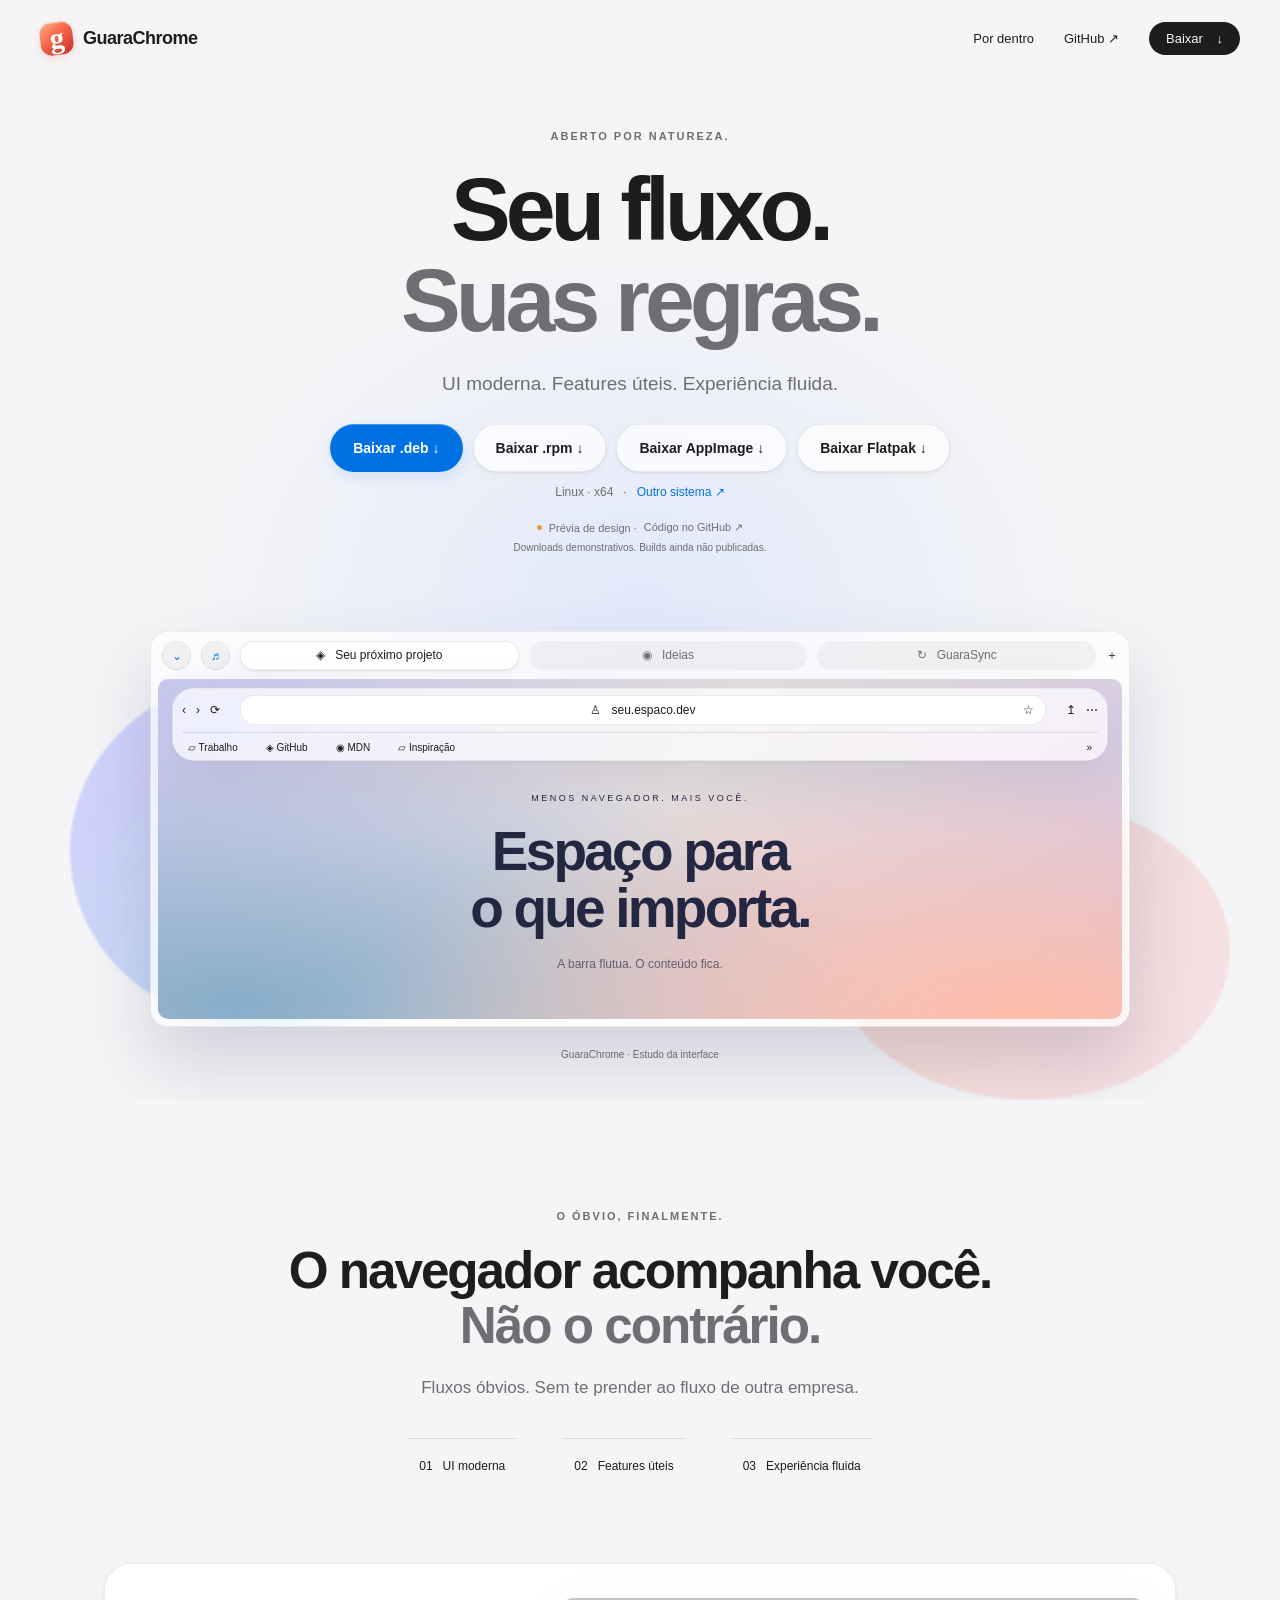
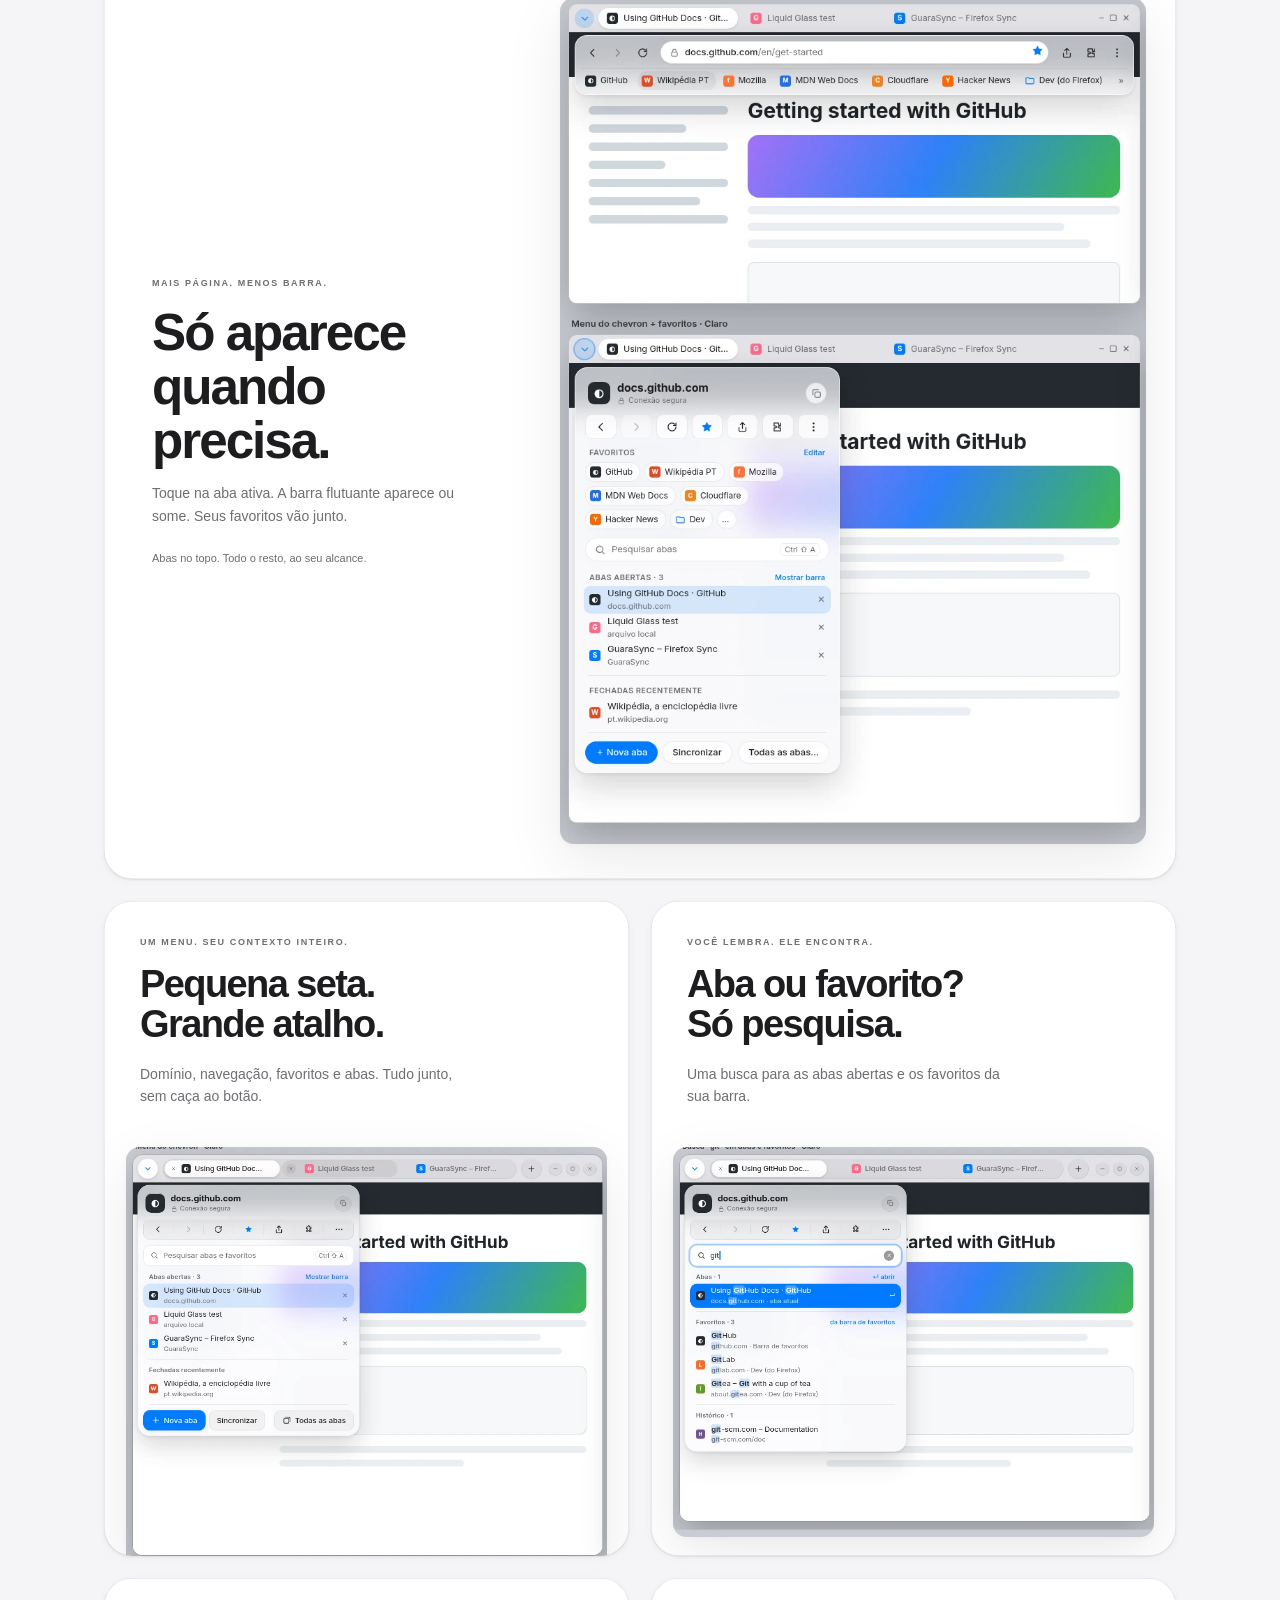
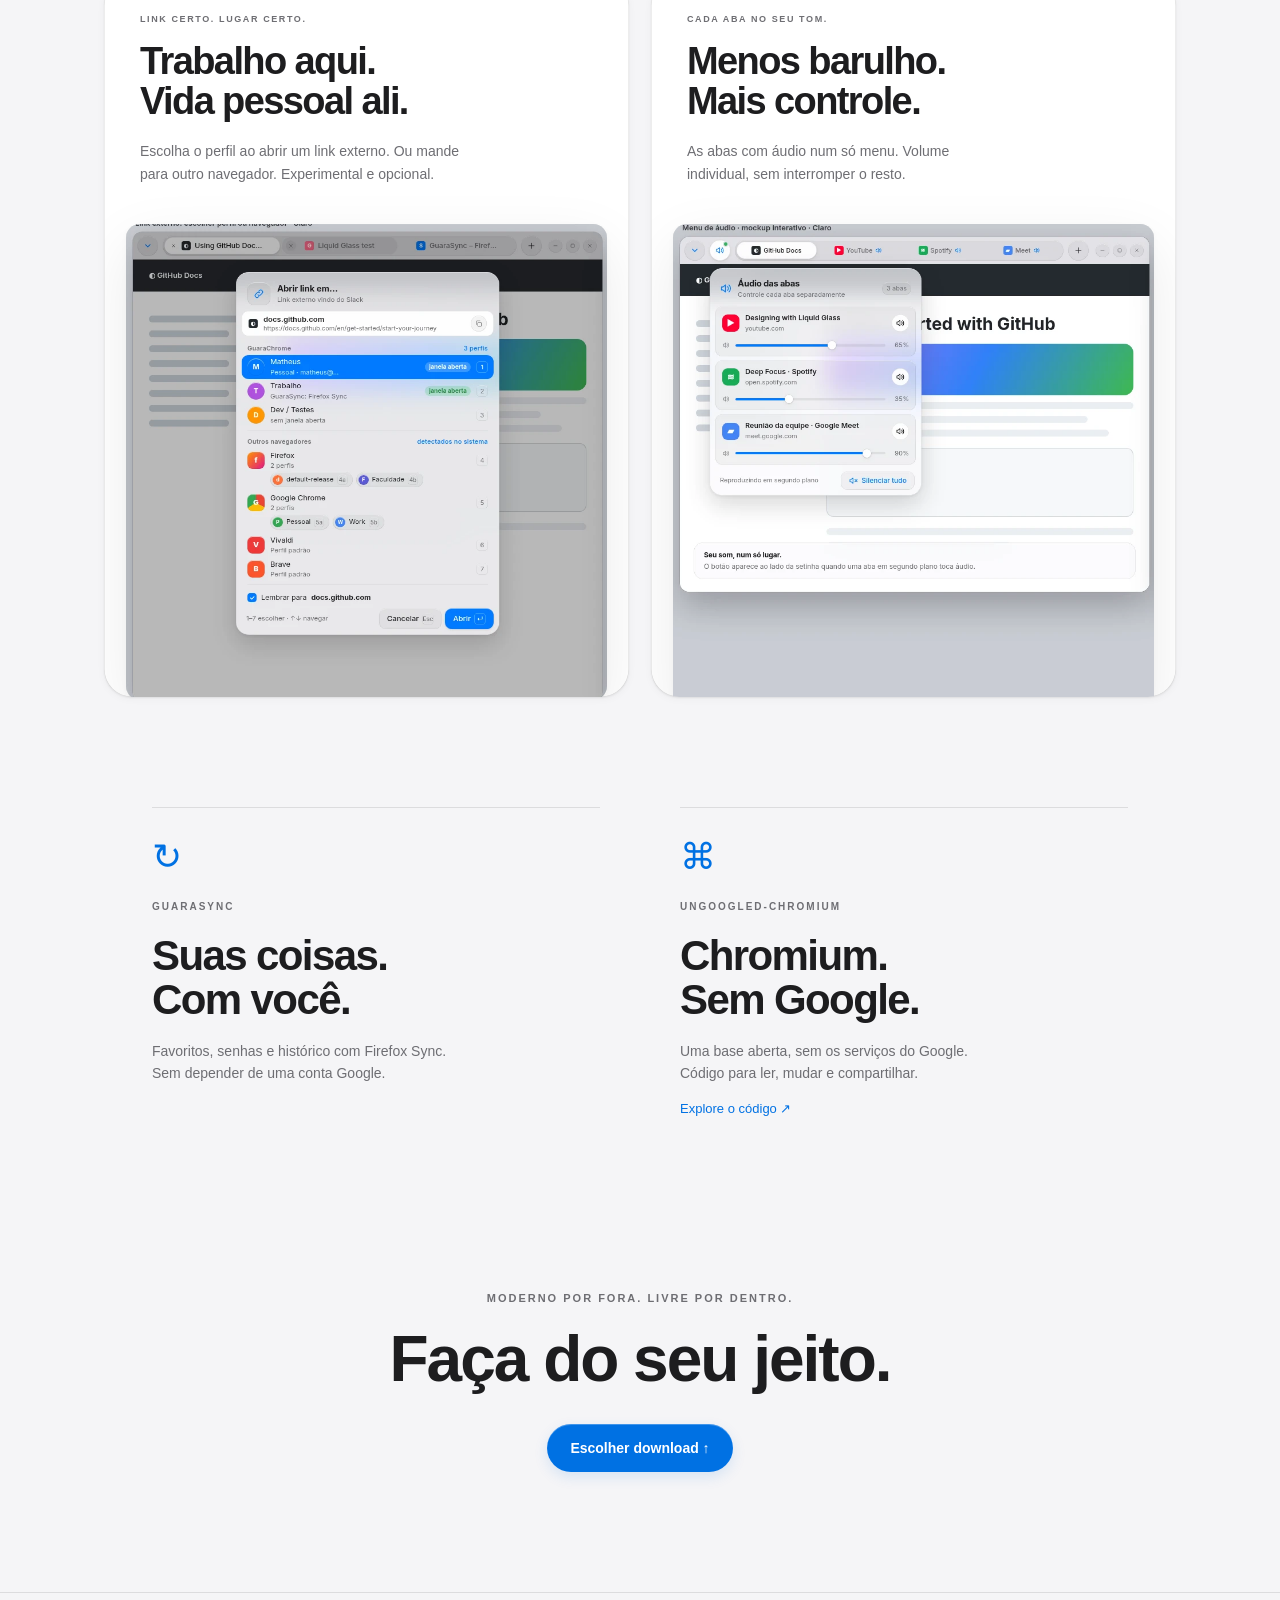
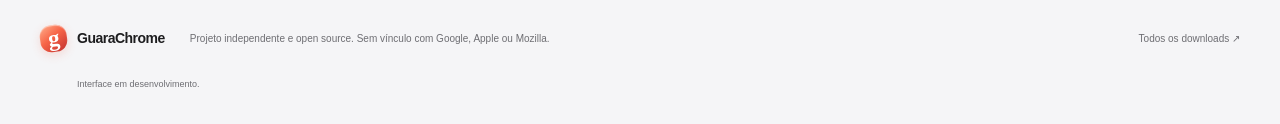
==== index.html @ 63dd9e7b "Add Tempbrowse static website files Co-authored-by: Leon (Matt DF) <mdf-leon@users.noreply.github.co" ====
<!doctype html>
<html lang="pt-BR"><head><meta charset="utf-8"><meta name="viewport" content="width=device-width,initial-scale=1"><meta name="description" content="GuaraChrome. UI moderna, features úteis e uma experiência fluida. Um navegador aberto, baseado em ungoogled-chromium."><meta name="theme-color" content="#f5f5f7"><title>GuaraChrome — Seu fluxo. Suas regras.</title><link rel="stylesheet" href="style.css"><script defer src="app.js"></script></head>
<body><a class="skip" href="#main">Pular para o conteúdo</a><header class="nav"><a class="brand" href="index.html"><span class="logo" aria-hidden="true">g</span>GuaraChrome</a><nav aria-label="Principal"><a href="#features">Por dentro</a><a data-github href="https://github.com/OWNER/guarachrome">GitHub ↗</a><a class="nav-download" href="#download">Baixar <span>↓</span></a></nav></header>
<main id="main"><section class="hero" id="download"><div class="hero-glow" aria-hidden="true"></div><div class="hero-copy"><p class="eyebrow">ABERTO POR NATUREZA.</p><h1>Seu fluxo.<br><span>Suas regras.</span></h1><p class="intro">UI moderna. Features úteis. Experiência fluida.</p><div class="downloads" id="downloads" aria-live="polite"><a class="button primary" href="other.html">Ver downloads ↓</a></div><div class="download-meta"><span id="platform">Escolha seu sistema</span><span>·</span><a href="other.html">Outro sistema ↗</a></div><p class="release"><span class="status-dot"></span> Prévia de design · <a data-github href="https://github.com/OWNER/guarachrome">Código no GitHub ↗</a></p><p class="preview-note">Downloads demonstrativos. Builds ainda não publicadas.</p></div>
<div class="browser-scene" aria-label="Ilustração da interface GuaraChrome"><div class="orb orb-one"></div><div class="orb orb-two"></div><div class="demo-browser"><div class="demo-tabs"><span class="demo-chevron">⌄</span><span class="demo-speaker">♬</span><span class="demo-tab active">◈ &nbsp; Seu próximo projeto</span><span class="demo-tab">◉ &nbsp; Ideias</span><span class="demo-tab">↻ &nbsp; GuaraSync</span><span>＋</span></div><div class="demo-toolbar"><div class="toolbar-row"><span>‹ &nbsp; › &nbsp; ⟳</span><span class="address">♙ &nbsp; seu.espaco.dev <span>☆</span></span><span>↥ &nbsp; ⋯</span></div><div class="demo-favorites"><span>▱ Trabalho</span><span>◈ GitHub</span><span>◉ MDN</span><span>▱ Inspiração</span><span>»</span></div></div><div class="demo-content"><span class="tiny-label">MENOS NAVEGADOR. MAIS VOCÊ.</span><strong>Espaço para<br>o que importa.</strong><div class="demo-caption">A barra flutua. O conteúdo fica.</div></div></div><span class="scene-caption">GuaraChrome · Estudo da interface</span></div></section>
<section class="manifesto section" id="features"><p class="eyebrow">O ÓBVIO, FINALMENTE.</p><h2>O navegador acompanha você.<br><span>Não o contrário.</span></h2><p>Fluxos óbvios. Sem te prender ao fluxo de outra empresa.</p><div class="pillars"><span>01 &nbsp; UI moderna</span><span>02 &nbsp; Features úteis</span><span>03 &nbsp; Experiência fluida</span></div></section>
<section class="feature-grid section"><article class="feature wide reveal"><div class="feature-text"><p class="eyebrow">MAIS PÁGINA. MENOS BARRA.</p><h2>Só aparece<br>quando precisa.</h2><p>Toque na aba ativa. A barra flutuante aparece ou some. Seus favoritos vão junto.</p><span class="micro">Abas no topo. Todo o resto, ao seu alcance.</span></div><picture><source media="(prefers-color-scheme: dark)" srcset="assets/bookmarks-dark.webp"><img src="assets/bookmarks-light.webp" alt="Barra flutuante com favoritos e menu de abas com a mesma lista de favoritos" loading="lazy"></picture></article>
<article class="feature reveal"><div class="feature-text"><p class="eyebrow">UM MENU. SEU CONTEXTO INTEIRO.</p><h3>Pequena seta.<br>Grande atalho.</h3><p>Domínio, navegação, favoritos e abas. Tudo junto, sem caça ao botão.</p></div><picture><source media="(prefers-color-scheme: dark)" srcset="assets/menu-dark.webp"><img src="assets/menu-light.webp" alt="Menu de abas com domínio, navegação e abas recentes" loading="lazy"></picture></article>
<article class="feature reveal"><div class="feature-text"><p class="eyebrow">VOCÊ LEMBRA. ELE ENCONTRA.</p><h3>Aba ou favorito?<br>Só pesquisa.</h3><p>Uma busca para as abas abertas e os favoritos da sua barra.</p></div><picture><source media="(prefers-color-scheme: dark)" srcset="assets/search-dark.webp"><img src="assets/search-light.webp" alt="Busca unificada com resultados de abas e favoritos" loading="lazy"></picture></article>
<article class="feature reveal"><div class="feature-text"><p class="eyebrow">LINK CERTO. LUGAR CERTO.</p><h3>Trabalho aqui.<br>Vida pessoal ali.</h3><p>Escolha o perfil ao abrir um link externo. Ou mande para outro navegador. Experimental e opcional.</p></div><picture><source media="(prefers-color-scheme: dark)" srcset="assets/profiles-dark.webp"><img src="assets/profiles-light.webp" alt="Seletor de perfis e outros navegadores para abrir um link externo" loading="lazy"></picture></article>
<article class="feature reveal"><div class="feature-text"><p class="eyebrow">CADA ABA NO SEU TOM.</p><h3>Menos barulho.<br>Mais controle.</h3><p>As abas com áudio num só menu. Volume individual, sem interromper o resto.</p></div><picture><source media="(prefers-color-scheme: dark)" srcset="assets/audio-dark.webp"><img src="assets/audio-light.webp" alt="Menu de abas com áudio e controles de volume individuais" loading="lazy"></picture></article></section>
<section class="freedom section reveal"><div><div class="symbol">↻</div><p class="eyebrow">GUARASYNC</p><h3>Suas coisas.<br>Com você.</h3><p>Favoritos, senhas e histórico com Firefox Sync.<br>Sem depender de uma conta Google.</p></div><div><div class="symbol">⌘</div><p class="eyebrow">UNGOOGLED-CHROMIUM</p><h3>Chromium.<br>Sem Google.</h3><p>Uma base aberta, sem os serviços do Google.<br>Código para ler, mudar e compartilhar.</p><a class="text-link" data-github href="https://github.com/OWNER/guarachrome">Explore o código ↗</a></div></section>
<section class="closing section"><p class="eyebrow">MODERNO POR FORA. LIVRE POR DENTRO.</p><h2>Faça do seu jeito.</h2><a class="button primary" href="#download">Escolher download ↑</a></section></main>
<footer><a class="brand" href="index.html"><span class="logo small" aria-hidden="true">g</span>GuaraChrome</a><p>Projeto independente e open source. Sem vínculo com Google, Apple ou Mozilla.</p><a href="other.html">Todos os downloads ↗</a><span>Interface em desenvolvimento.</span></footer></body></html>
---- style.css ----
:root{color-scheme:light dark;--bg:#f5f5f7;--surface:rgba(255,255,255,.7);--solid:#fff;--text:#1d1d1f;--dim:#6e6e73;--accent:#0071e3;--line:rgba(0,0,0,.1);--fill:rgba(0,0,0,.045);--rim:inset 0 0 0 .5px rgba(0,0,0,.14),inset 0 1px 0 rgba(255,255,255,.75);--e1:0 1px 2px #00000012,0 2px 8px #0000000a;--e2:0 2px 6px #00000008,0 20px 60px #00000014}
*{box-sizing:border-box}html{scroll-behavior:smooth;scroll-padding-top:90px}body{margin:0;background:var(--bg);color:var(--text);font-family:-apple-system,BlinkMacSystemFont,"Segoe UI",Inter,Arial,sans-serif;-webkit-font-smoothing:antialiased}a{color:inherit;text-decoration:none}a:hover{text-decoration:underline;text-underline-offset:4px}button,input{font:inherit}a,button,input{-webkit-tap-highlight-color:transparent}a:focus-visible,button:focus-visible,input:focus-visible{outline:3px solid #1686ef;outline-offset:5px}button{cursor:pointer}.skip{position:fixed;top:-100px;left:20px;background:var(--solid);padding:15px;z-index:99}.skip:focus{top:15px}.nav{height:76px;display:flex;align-items:center;justify-content:space-between;max-width:1280px;margin:auto;padding:0 40px;position:relative;z-index:5}.brand{display:flex;align-items:center;gap:10px;font-size:18px;font-weight:650;letter-spacing:-.5px}.logo{display:grid;place-items:center;width:33px;height:33px;border-radius:11px;background:linear-gradient(145deg,#ffb08d,#f76548 45%,#c12e2e);color:white;font-size:29px;line-height:1;font-weight:750;font-family:Georgia,serif;box-shadow:inset 0 1px 1px #ffffff90,0 3px 10px #f7654830;transform:rotate(-7deg)}.small{width:27px;height:27px;font-size:23px}.nav nav{display:flex;align-items:center;gap:30px;font-size:13px}.nav-download{background:var(--text);color:var(--bg);padding:9px 17px;border-radius:20px}.nav-download span{margin-left:10px}.hero{position:relative;isolation:isolate;overflow:hidden;padding:54px 24px 0;text-align:center}.hero-glow{position:absolute;width:1000px;height:800px;top:130px;left:50%;transform:translateX(-50%);background:radial-gradient(ellipse,#c8d9ff70,transparent 65%);z-index:-1}.eyebrow{font-size:11px;letter-spacing:2px;font-weight:700;margin:0 0 22px;color:var(--dim)}h1{font-size:clamp(60px,7vw,96px);line-height:1.015;letter-spacing:-5px;margin:0;font-weight:650}h1 span{color:var(--dim)}.intro{font-size:19px;line-height:1.5;color:var(--dim);margin:24px 0}.downloads{display:flex;gap:10px;justify-content:center;flex-wrap:wrap;margin:26px 0 13px}.button{display:inline-flex;align-items:center;justify-content:center;gap:16px;min-height:48px;padding:12px 23px;border-radius:30px;font-size:14px;font-weight:550;transition:transform .2s,background .2s;box-shadow:var(--rim),var(--e1);background:var(--surface);backdrop-filter:blur(20px)}.button.primary{background:var(--accent);color:white;box-shadow:inset 0 1px 0 #ffffff40,0 5px 14px #0071e320}.button:hover{transform:translateY(-2px);text-decoration:none}.download-meta{display:flex;gap:10px;justify-content:center;align-items:center;font-size:12px;color:var(--dim)}.download-meta a{color:var(--accent)}.release{display:flex;gap:7px;justify-content:center;align-items:center;font-size:11px;color:var(--dim);margin:22px 0 7px}.status-dot{width:5px;height:5px;background:#ea9c44;border-radius:50%}.preview-note{font-size:10px;color:var(--dim);margin:8px 0}.browser-scene{position:relative;max-width:1040px;margin:48px auto 0;padding:30px 30px 40px}.orb{position:absolute;border-radius:50%;filter:blur(1px);z-index:-1}.orb-one{width:380px;height:350px;left:-50px;top:75px;background:linear-gradient(130deg,#b3a9ff80,#73c9ef70)}.orb-two{width:400px;height:300px;right:-70px;bottom:0;background:linear-gradient(120deg,#fbc5ae90,#f2a6b940)}.demo-browser{border-radius:18px;background:var(--surface);backdrop-filter:blur(30px);padding:8px;box-shadow:var(--rim),0 35px 70px #33386530;position:relative;overflow:hidden}.demo-tabs{display:flex;gap:10px;align-items:center;height:40px;padding:0 4px 7px;font-size:12px}.demo-chevron,.demo-speaker{background:var(--fill);border-radius:30px;width:29px;height:29px;display:grid;place-items:center;color:var(--accent);box-shadow:var(--rim)}.demo-tab{flex:1;line-height:29px;border-radius:20px;color:var(--dim);background:var(--fill);white-space:nowrap;overflow:hidden;text-overflow:ellipsis}.demo-tab.active{background:var(--solid);color:var(--text);box-shadow:var(--rim),var(--e1)}.demo-content{height:340px;border-radius:10px;background:radial-gradient(ellipse at 90% 100%,#ffbda9 0,transparent 55%),radial-gradient(ellipse at 8% 95%,#88adc9,transparent 55%),linear-gradient(125deg,#c6c8ef,#e4dedf 50%,#d5c6e5);display:flex;align-items:center;justify-content:center;flex-direction:column;padding-top:65px;color:#242741}.tiny-label{font-size:9px;letter-spacing:2.5px}.demo-content strong{font-size:55px;letter-spacing:-2.8px;line-height:1.04;margin:20px 0;font-weight:550}.demo-caption{font-size:12px;opacity:.65}.demo-toolbar{position:absolute;top:57px;left:22px;right:22px;padding:5px 10px;background:var(--surface);backdrop-filter:blur(24px) saturate(160%);box-shadow:var(--rim),var(--e2);border-radius:22px;font-size:12px}.toolbar-row{display:flex;gap:20px;align-items:center;height:34px}.address{background:var(--solid);box-shadow:var(--rim);border-radius:18px;flex:1;height:30px;display:flex;align-items:center;justify-content:center;position:relative}.address span{position:absolute;right:12px}.demo-favorites{border-top:1px solid var(--line);margin-top:5px;padding:9px 6px 3px;display:flex;gap:28px;font-size:10px}.demo-favorites span:last-child{margin-left:auto}.scene-caption{display:block;margin-top:22px;color:var(--dim);font-size:10px}.section{max-width:1120px;margin:auto}.manifesto{text-align:center;padding:110px 25px 90px}h2{font-size:clamp(36px,4vw,56px);font-weight:600;letter-spacing:-2px;line-height:1.06;margin:0}h2 span{color:var(--dim)}.manifesto>p:not(.eyebrow){font-size:17px;color:var(--dim);margin:25px 0 40px}.pillars{display:flex;justify-content:center;gap:45px;font-size:12px}.pillars span{border-top:1px solid var(--line);padding:20px 12px 0}.feature-grid{display:grid;grid-template-columns:1fr 1fr;gap:22px;padding:0 24px}.feature{border-radius:28px;background:var(--solid);box-shadow:var(--rim),var(--e1);overflow:hidden;display:flex;flex-direction:column;min-width:0}.feature-text{padding:36px 36px 25px}.feature .eyebrow{font-size:9px;letter-spacing:1.6px;margin-bottom:18px}h3{font-size:38px;line-height:1.05;font-weight:600;letter-spacing:-1.6px;margin:0 0 18px}.feature p:not(.eyebrow),.freedom p:not(.eyebrow){font-size:14px;line-height:1.6;color:var(--dim);max-width:320px}.feature picture{display:block;margin:0 22px -15px;overflow:hidden;border-radius:14px;box-shadow:var(--rim),var(--e2)}.feature img{display:block;width:100%;height:auto}.feature.wide{grid-column:1/-1;display:grid;grid-template-columns:.85fr 1.15fr;align-items:center;min-height:440px}.wide .feature-text{padding:48px}.wide picture{margin:35px 30px 35px 0}.micro{display:block;font-size:11px;color:var(--dim);margin-top:25px}.freedom{display:grid;grid-template-columns:1fr 1fr;gap:80px;padding:110px 72px}.freedom>div{border-top:1px solid var(--line);padding-top:28px}.freedom h3{font-size:42px}.symbol{font-size:36px;color:var(--accent);margin-bottom:23px}.freedom .eyebrow{font-size:10px}.text-link{font-size:13px;color:var(--accent)}.closing{text-align:center;padding:65px 20px 120px}.closing h2{font-size:64px;margin-bottom:30px}footer{max-width:1280px;margin:auto;border-top:1px solid var(--line);padding:30px 40px 35px;display:flex;align-items:center;gap:25px;flex-wrap:wrap;color:var(--dim);font-size:10px}footer .brand{color:var(--text);font-size:14px}footer p{flex:1;min-width:200px}footer>span{width:100%;padding-left:37px;font-size:9px}.all-downloads{padding:70px 35px 100px;min-height:80vh}.all-downloads h1{font-size:76px}.all-downloads .intro{font-size:18px}.filter-bar{margin-top:40px}.search-label{display:flex;align-items:center;gap:10px;background:var(--solid);border-radius:16px;box-shadow:var(--rim),var(--e1);padding:0 18px;font-size:26px;color:var(--dim)}input{background:none;border:0;width:100%;color:var(--text);font-size:15px;height:56px;outline-offset:2px!important}.filters{display:flex;gap:6px;margin-top:18px}.filters button{border:0;padding:9px 20px;border-radius:25px;background:var(--fill);color:var(--dim);font-size:12px}.filters button.selected{background:var(--text);color:var(--bg)}.result-count{font-size:11px;color:var(--dim);margin:25px 0 12px}.build-list{display:grid;grid-template-columns:1fr 1fr;gap:10px}.build{display:flex;align-items:center;gap:14px;background:var(--solid);padding:20px;border-radius:18px;box-shadow:var(--rim),var(--e1)}.os-icon{width:38px;height:38px;border-radius:12px;display:grid;place-items:center;color:var(--accent);background:var(--fill);font-size:19px}.build-info{flex:1}.build h2{font-size:15px;letter-spacing:0;margin-bottom:5px}.build small{font-size:11px;color:var(--dim)}.build>a{font-size:12px;color:var(--accent);padding:10px;border-radius:20px;background:var(--fill)}.download-footnote{font-size:11px;color:var(--dim);line-height:1.6;margin-top:35px}.download-footnote a{color:var(--accent)}.reveal{transition:opacity .7s,transform .7s}.reveal.waiting{opacity:0;transform:translateY(25px)}
@media(prefers-color-scheme:dark){:root{--bg:#101012;--surface:rgba(44,44,47,.72);--solid:#1c1c1f;--text:#f5f5f7;--dim:#a1a1a6;--accent:#2997ff;--line:rgba(255,255,255,.12);--fill:rgba(255,255,255,.06);--rim:inset 0 0 0 .5px rgba(255,255,255,.16),inset 0 1px 0 rgba(255,255,255,.08);--e1:0 1px 2px #0005,0 2px 8px #0003;--e2:0 2px 6px #0005,0 20px 60px #0006}.hero-glow{opacity:.3}.orb{opacity:.45}.demo-content{background:radial-gradient(ellipse at 90% 100%,#835a66 0,transparent 60%),radial-gradient(ellipse at 8% 95%,#305a71,transparent 60%),linear-gradient(120deg,#3b3e65,#38313e);color:#eeebff}.button.primary{background:#0071e3}}
@media(max-width:700px){.nav{height:68px;padding:0 22px}.brand{font-size:16px}.nav nav{gap:19px;font-size:11px}.nav nav>a:first-child{display:none}.nav-download{padding:8px 12px}.hero{padding:45px 16px 0}h1{font-size:64px;letter-spacing:-3px}.intro{font-size:16px;margin:22px 0}.downloads{gap:8px;margin-top:24px}.button{font-size:12px;padding:12px 19px;min-height:44px}.download-meta{font-size:11px}.release{font-size:10px}.browser-scene{margin:35px -34px 0;padding:20px 10px 30px}.demo-browser{border-radius:15px}.demo-tabs{gap:5px;font-size:9px}.demo-tab:last-of-type{display:none}.demo-chevron,.demo-speaker{width:25px;height:25px}.demo-content{height:290px}.demo-content strong{font-size:42px}.demo-toolbar{left:14px;right:14px;top:54px;font-size:9px;padding:4px 8px}.toolbar-row{gap:10px}.demo-favorites{font-size:8px;gap:13px}.tiny-label{font-size:8px}.scene-caption{font-size:9px}.manifesto{padding:65px 24px 48px}h2{font-size:33px;letter-spacing:-1.4px}.eyebrow{font-size:9px;letter-spacing:1.7px}.manifesto>p:not(.eyebrow){font-size:14px;line-height:1.6;margin:20px 0 28px}.pillars{gap:12px;font-size:9px}.pillars span{padding:15px 0 0}.feature-grid{grid-template-columns:1fr;padding:0 17px;gap:17px}.feature{border-radius:24px}.feature.wide{display:flex;min-height:0}.feature-text,.wide .feature-text{padding:29px 27px 20px}h3{font-size:34px}.wide h2{font-size:38px}.feature p:not(.eyebrow){font-size:13px}.feature picture,.wide picture{margin:0 18px -12px}.micro{margin-top:16px;font-size:10px}.freedom{grid-template-columns:1fr;padding:65px 28px;gap:42px}.freedom h3{font-size:37px}.closing{padding:25px 20px 70px}.closing h2{font-size:42px}footer{padding:25px;gap:15px}footer p{width:100%;flex:auto;line-height:1.5}footer>span{padding-left:0}.all-downloads{padding:45px 22px 65px}.all-downloads h1{font-size:53px;letter-spacing:-2.7px}.build-list{grid-template-columns:1fr}.filters button{padding:9px 16px}input{font-size:12px}.build{padding:16px}.build h2{font-size:13px}.build small{font-size:10px}}
@media(prefers-reduced-motion:reduce){html{scroll-behavior:auto}.reveal,.button{transition:none}.reveal.waiting{opacity:1;transform:none}}
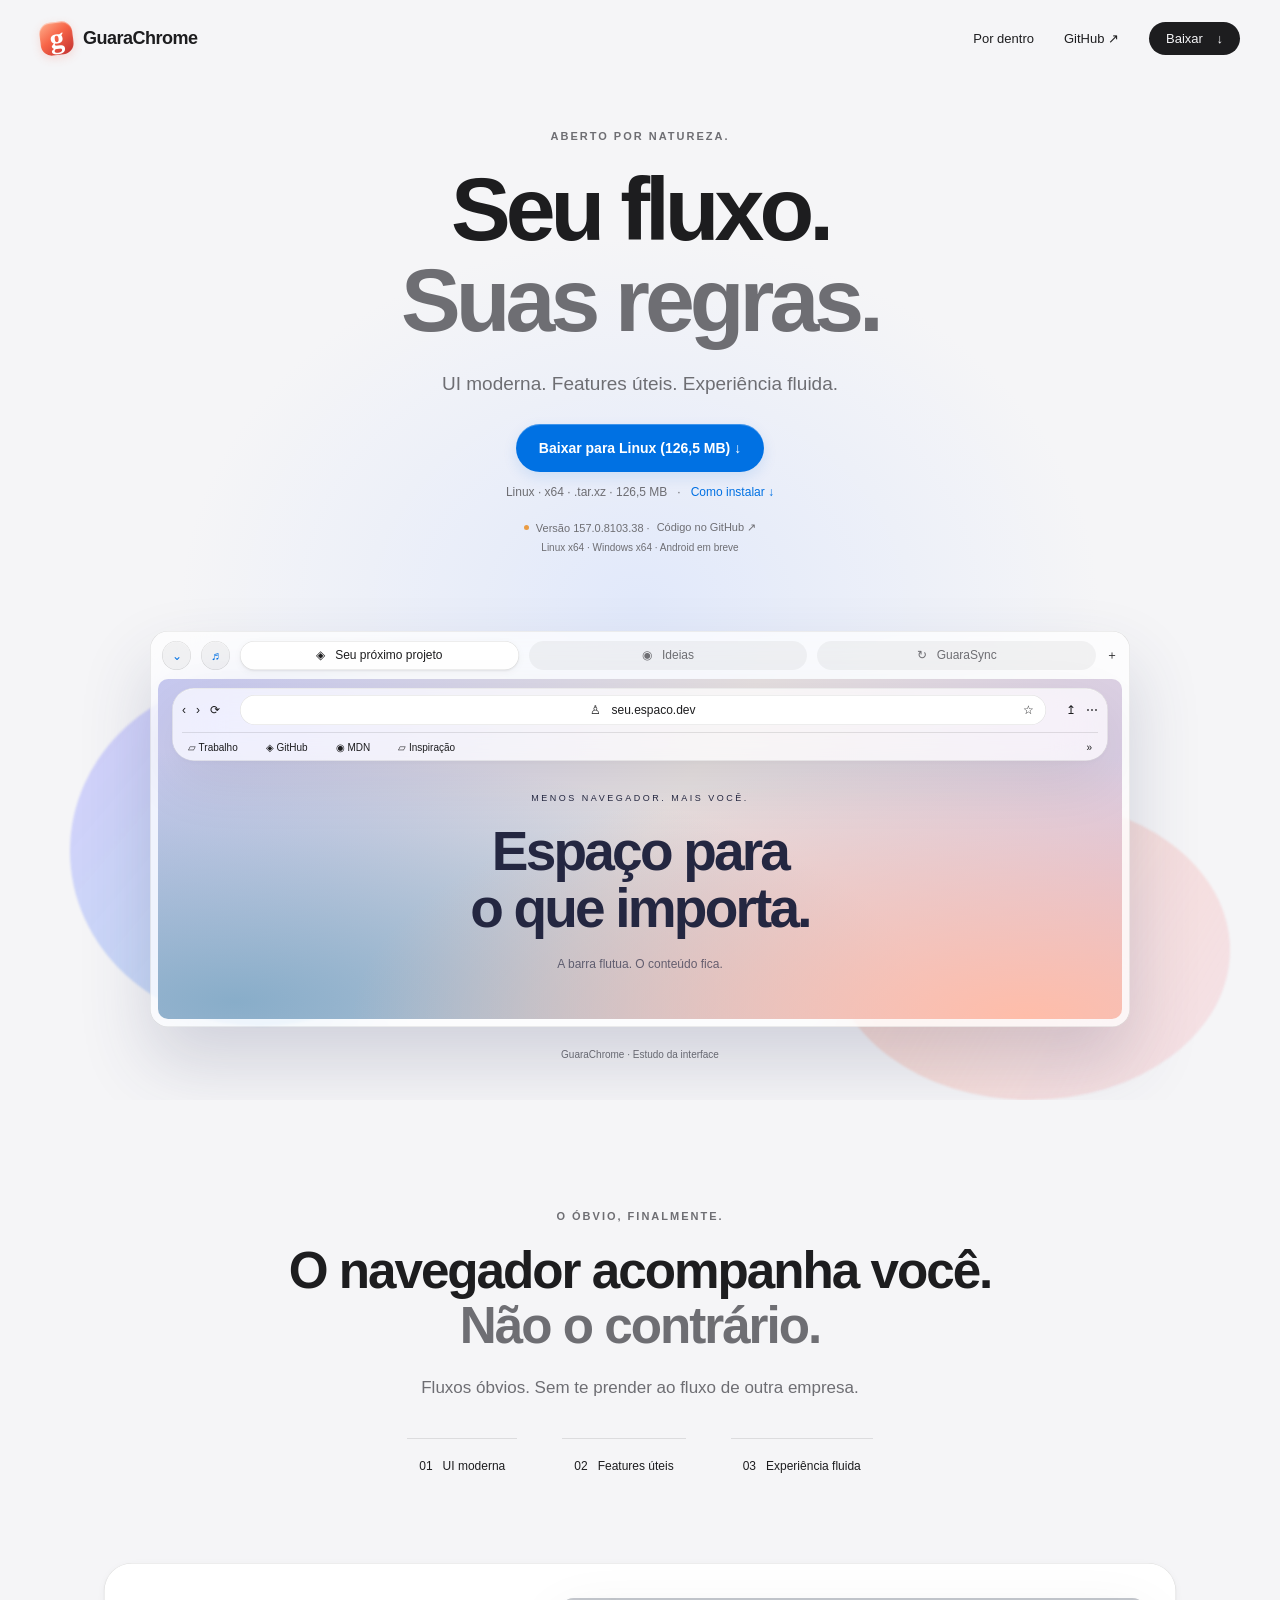
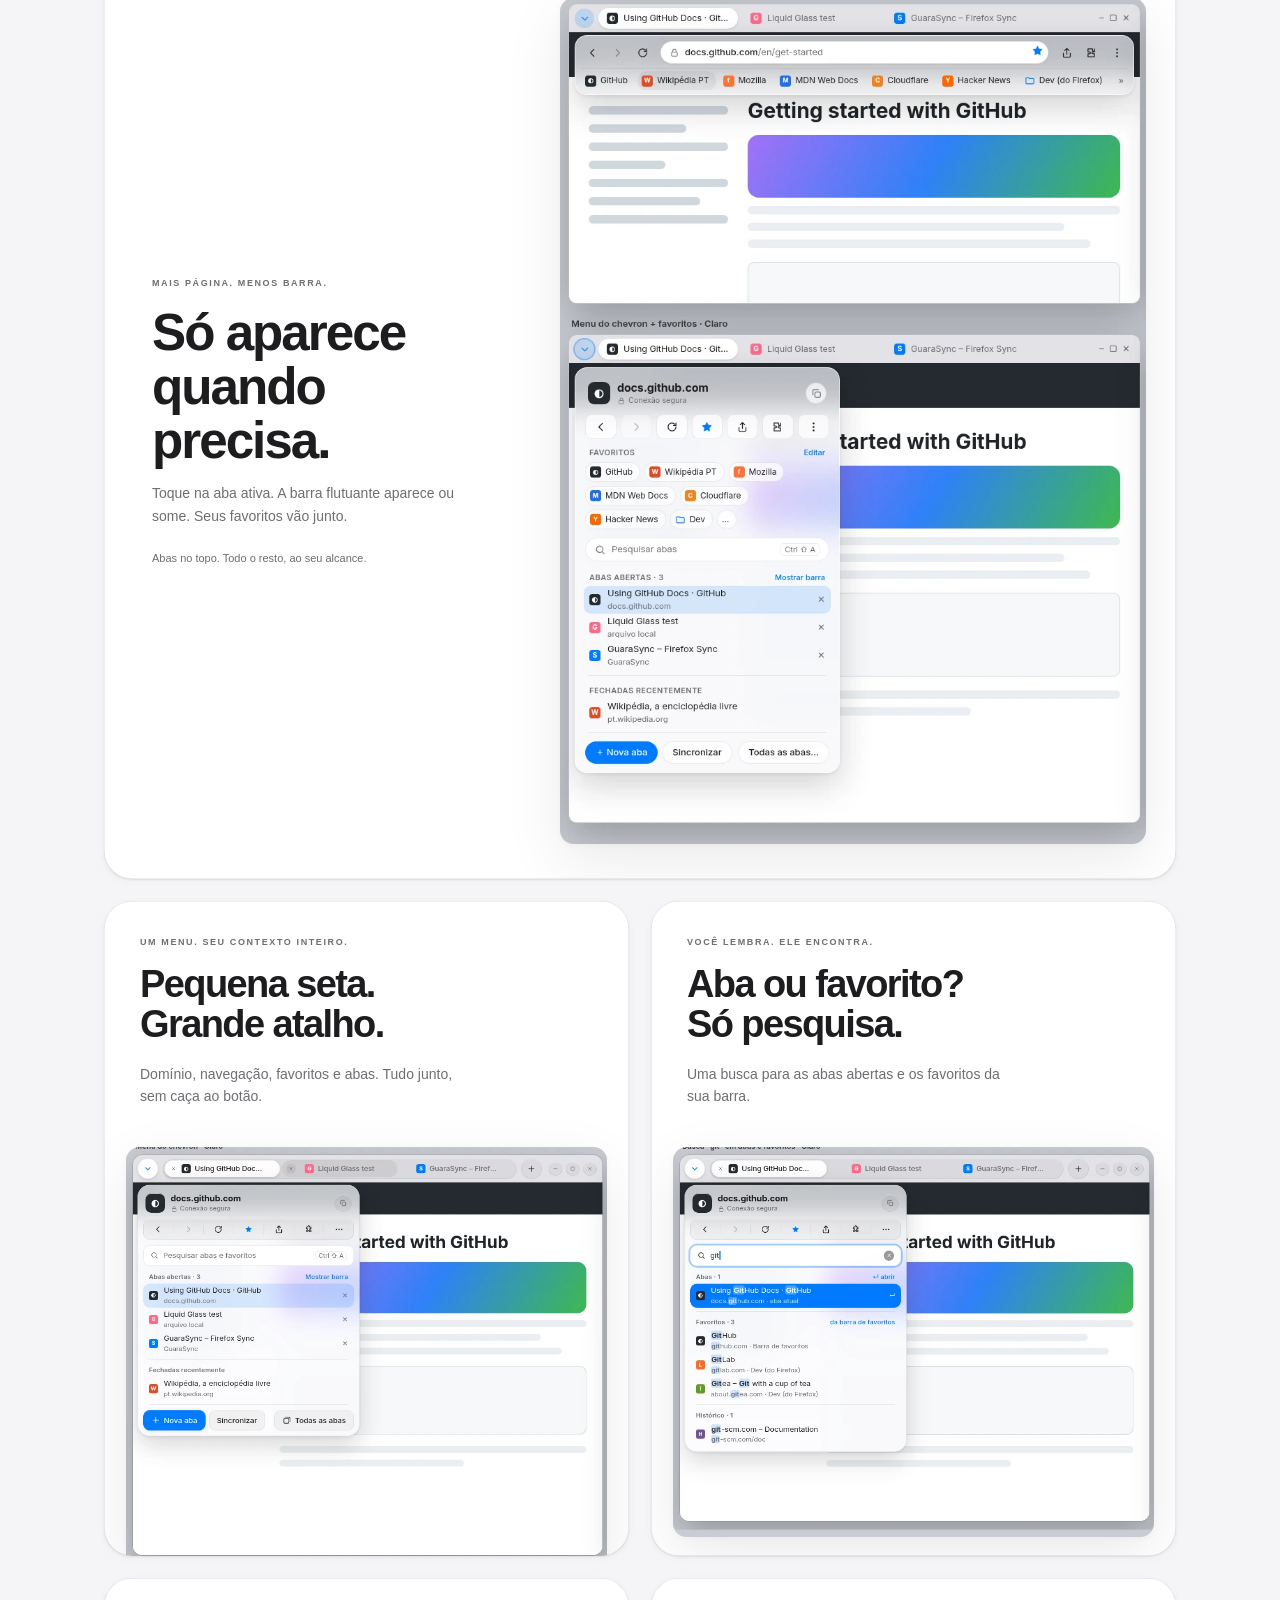
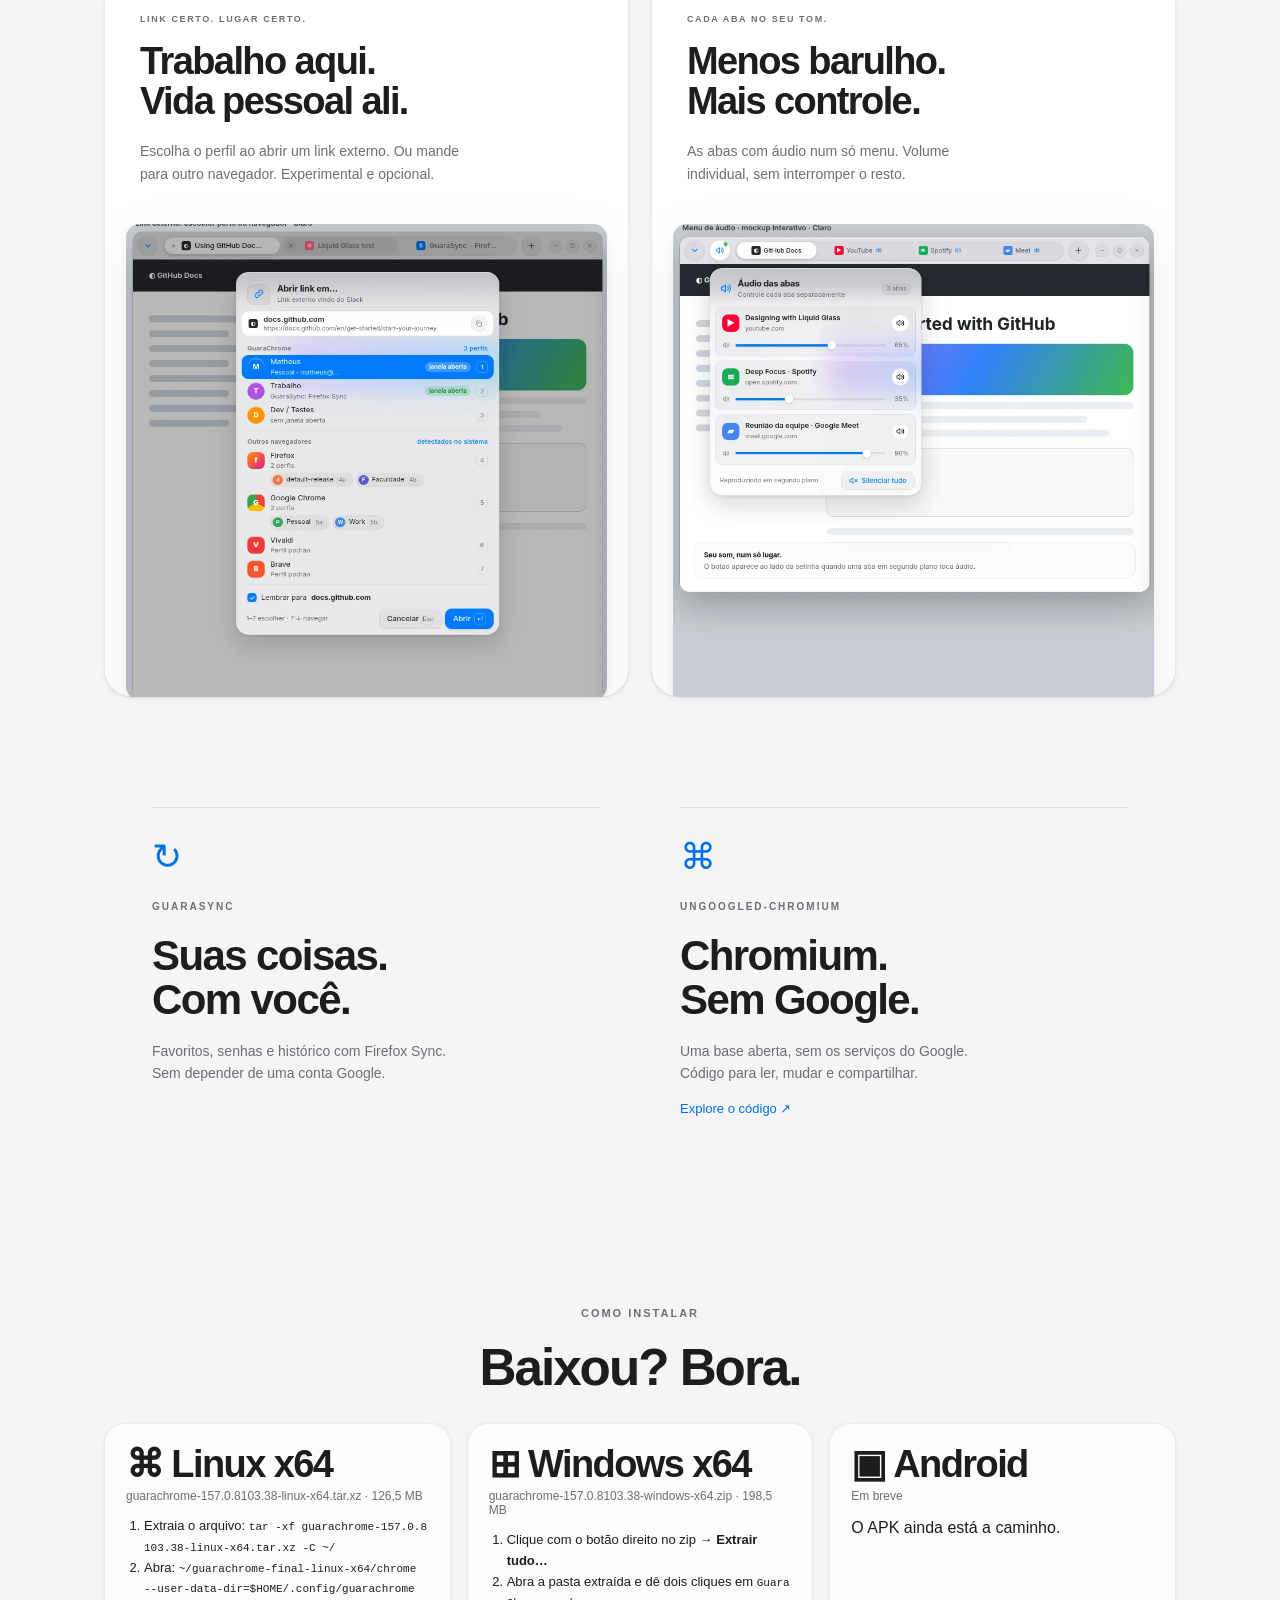
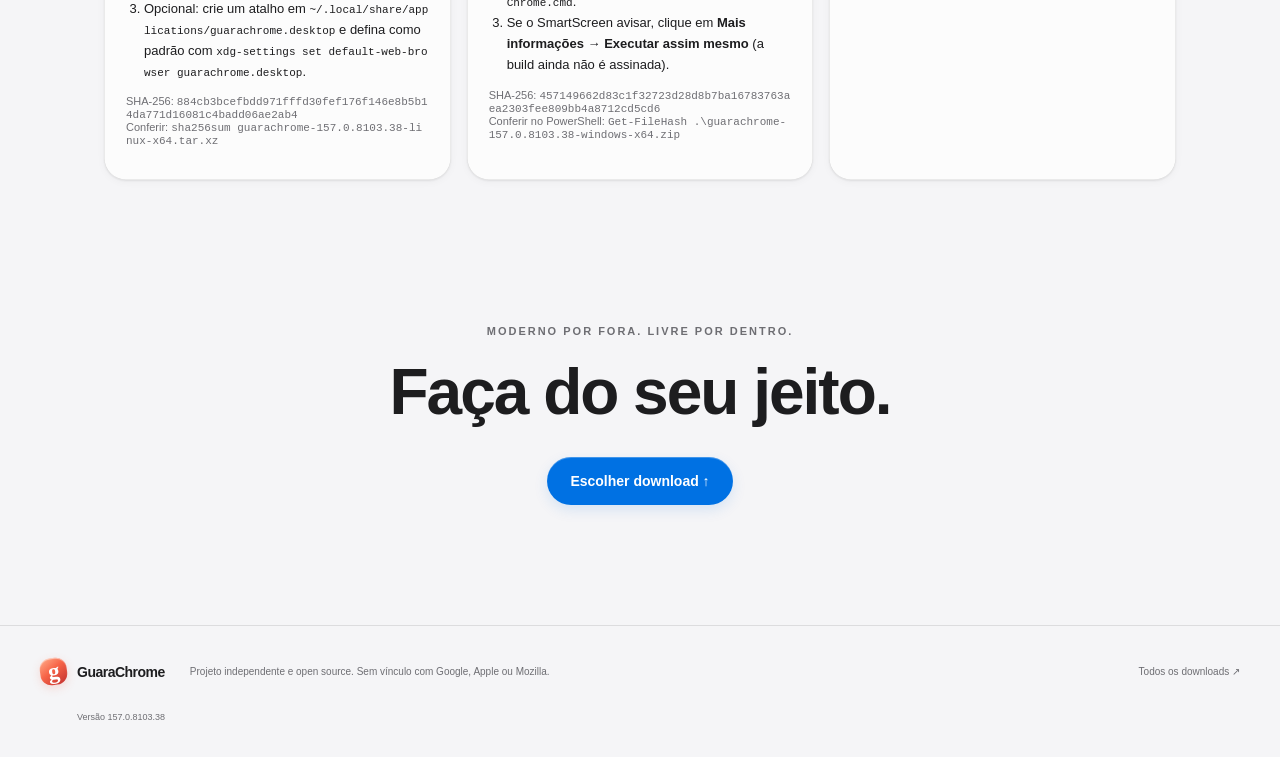
==== commit 91c88ee0: "Downloads diretos v157.0.8103.38 (Linux, Windows), tutoriais e SHA-256" ====
--- a/index.html
+++ b/index.html
@@ -1,7 +1,7 @@
 <!doctype html>
 <html lang="pt-BR"><head><meta charset="utf-8"><meta name="viewport" content="width=device-width,initial-scale=1"><meta name="description" content="GuaraChrome. UI moderna, features úteis e uma experiência fluida. Um navegador aberto, baseado em ungoogled-chromium."><meta name="theme-color" content="#f5f5f7"><title>GuaraChrome — Seu fluxo. Suas regras.</title><link rel="stylesheet" href="style.css"><script defer src="app.js"></script></head>
-<body><a class="skip" href="#main">Pular para o conteúdo</a><header class="nav"><a class="brand" href="index.html"><span class="logo" aria-hidden="true">g</span>GuaraChrome</a><nav aria-label="Principal"><a href="#features">Por dentro</a><a data-github href="https://github.com/OWNER/guarachrome">GitHub ↗</a><a class="nav-download" href="#download">Baixar <span>↓</span></a></nav></header>
-<main id="main"><section class="hero" id="download"><div class="hero-glow" aria-hidden="true"></div><div class="hero-copy"><p class="eyebrow">ABERTO POR NATUREZA.</p><h1>Seu fluxo.<br><span>Suas regras.</span></h1><p class="intro">UI moderna. Features úteis. Experiência fluida.</p><div class="downloads" id="downloads" aria-live="polite"><a class="button primary" href="other.html">Ver downloads ↓</a></div><div class="download-meta"><span id="platform">Escolha seu sistema</span><span>·</span><a href="other.html">Outro sistema ↗</a></div><p class="release"><span class="status-dot"></span> Prévia de design · <a data-github href="https://github.com/OWNER/guarachrome">Código no GitHub ↗</a></p><p class="preview-note">Downloads demonstrativos. Builds ainda não publicadas.</p></div>
+<body><a class="skip" href="#main">Pular para o conteúdo</a><header class="nav"><a class="brand" href="index.html"><span class="logo" aria-hidden="true">g</span>GuaraChrome</a><nav aria-label="Principal"><a href="#features">Por dentro</a><a data-github href="https://github.com/mdf-leon/Tempbrowse">GitHub ↗</a><a class="nav-download" href="#download">Baixar <span>↓</span></a></nav></header>
+<main id="main"><section class="hero" id="download"><div class="hero-glow" aria-hidden="true"></div><div class="hero-copy"><p class="eyebrow">ABERTO POR NATUREZA.</p><h1>Seu fluxo.<br><span>Suas regras.</span></h1><p class="intro">UI moderna. Features úteis. Experiência fluida.</p><div class="downloads" id="downloads" aria-live="polite"><a class="button primary" download href="https://github.com/mdf-leon/Tempbrowse/releases/latest/download/guarachrome-157.0.8103.38-linux-x64.tar.xz">Baixar para Linux (126,5 MB) ↓</a><a class="button" download href="https://github.com/mdf-leon/Tempbrowse/releases/latest/download/guarachrome-157.0.8103.38-windows-x64.zip">Baixar para Windows (198,5 MB) ↓</a></div><div class="download-meta"><span id="platform">Escolha seu sistema</span><span>·</span><a href="#instalar">Como instalar ↓</a></div><p class="release"><span class="status-dot"></span> Versão 157.0.8103.38 · <a data-github href="https://github.com/mdf-leon/Tempbrowse">Código no GitHub ↗</a></p><p class="preview-note">Linux x64 · Windows x64 · Android em breve</p></div>
 <div class="browser-scene" aria-label="Ilustração da interface GuaraChrome"><div class="orb orb-one"></div><div class="orb orb-two"></div><div class="demo-browser"><div class="demo-tabs"><span class="demo-chevron">⌄</span><span class="demo-speaker">♬</span><span class="demo-tab active">◈ &nbsp; Seu próximo projeto</span><span class="demo-tab">◉ &nbsp; Ideias</span><span class="demo-tab">↻ &nbsp; GuaraSync</span><span>＋</span></div><div class="demo-toolbar"><div class="toolbar-row"><span>‹ &nbsp; › &nbsp; ⟳</span><span class="address">♙ &nbsp; seu.espaco.dev <span>☆</span></span><span>↥ &nbsp; ⋯</span></div><div class="demo-favorites"><span>▱ Trabalho</span><span>◈ GitHub</span><span>◉ MDN</span><span>▱ Inspiração</span><span>»</span></div></div><div class="demo-content"><span class="tiny-label">MENOS NAVEGADOR. MAIS VOCÊ.</span><strong>Espaço para<br>o que importa.</strong><div class="demo-caption">A barra flutua. O conteúdo fica.</div></div></div><span class="scene-caption">GuaraChrome · Estudo da interface</span></div></section>
 <section class="manifesto section" id="features"><p class="eyebrow">O ÓBVIO, FINALMENTE.</p><h2>O navegador acompanha você.<br><span>Não o contrário.</span></h2><p>Fluxos óbvios. Sem te prender ao fluxo de outra empresa.</p><div class="pillars"><span>01 &nbsp; UI moderna</span><span>02 &nbsp; Features úteis</span><span>03 &nbsp; Experiência fluida</span></div></section>
 <section class="feature-grid section"><article class="feature wide reveal"><div class="feature-text"><p class="eyebrow">MAIS PÁGINA. MENOS BARRA.</p><h2>Só aparece<br>quando precisa.</h2><p>Toque na aba ativa. A barra flutuante aparece ou some. Seus favoritos vão junto.</p><span class="micro">Abas no topo. Todo o resto, ao seu alcance.</span></div><picture><source media="(prefers-color-scheme: dark)" srcset="assets/bookmarks-dark.webp"><img src="assets/bookmarks-light.webp" alt="Barra flutuante com favoritos e menu de abas com a mesma lista de favoritos" loading="lazy"></picture></article>
@@ -9,6 +9,20 @@
 <article class="feature reveal"><div class="feature-text"><p class="eyebrow">VOCÊ LEMBRA. ELE ENCONTRA.</p><h3>Aba ou favorito?<br>Só pesquisa.</h3><p>Uma busca para as abas abertas e os favoritos da sua barra.</p></div><picture><source media="(prefers-color-scheme: dark)" srcset="assets/search-dark.webp"><img src="assets/search-light.webp" alt="Busca unificada com resultados de abas e favoritos" loading="lazy"></picture></article>
 <article class="feature reveal"><div class="feature-text"><p class="eyebrow">LINK CERTO. LUGAR CERTO.</p><h3>Trabalho aqui.<br>Vida pessoal ali.</h3><p>Escolha o perfil ao abrir um link externo. Ou mande para outro navegador. Experimental e opcional.</p></div><picture><source media="(prefers-color-scheme: dark)" srcset="assets/profiles-dark.webp"><img src="assets/profiles-light.webp" alt="Seletor de perfis e outros navegadores para abrir um link externo" loading="lazy"></picture></article>
 <article class="feature reveal"><div class="feature-text"><p class="eyebrow">CADA ABA NO SEU TOM.</p><h3>Menos barulho.<br>Mais controle.</h3><p>As abas com áudio num só menu. Volume individual, sem interromper o resto.</p></div><picture><source media="(prefers-color-scheme: dark)" srcset="assets/audio-dark.webp"><img src="assets/audio-light.webp" alt="Menu de abas com áudio e controles de volume individuais" loading="lazy"></picture></article></section>
-<section class="freedom section reveal"><div><div class="symbol">↻</div><p class="eyebrow">GUARASYNC</p><h3>Suas coisas.<br>Com você.</h3><p>Favoritos, senhas e histórico com Firefox Sync.<br>Sem depender de uma conta Google.</p></div><div><div class="symbol">⌘</div><p class="eyebrow">UNGOOGLED-CHROMIUM</p><h3>Chromium.<br>Sem Google.</h3><p>Uma base aberta, sem os serviços do Google.<br>Código para ler, mudar e compartilhar.</p><a class="text-link" data-github href="https://github.com/OWNER/guarachrome">Explore o código ↗</a></div></section>
+<section class="freedom section reveal"><div><div class="symbol">↻</div><p class="eyebrow">GUARASYNC</p><h3>Suas coisas.<br>Com você.</h3><p>Favoritos, senhas e histórico com Firefox Sync.<br>Sem depender de uma conta Google.</p></div><div><div class="symbol">⌘</div><p class="eyebrow">UNGOOGLED-CHROMIUM</p><h3>Chromium.<br>Sem Google.</h3><p>Uma base aberta, sem os serviços do Google.<br>Código para ler, mudar e compartilhar.</p><a class="text-link" data-github href="https://github.com/mdf-leon/Tempbrowse">Explore o código ↗</a></div></section>
+<section class="section tutorials reveal" id="instalar"><p class="eyebrow">COMO INSTALAR</p><h2>Baixou? Bora.</h2>
+<div class="tut-grid">
+<article class="tut"><h3>⌘ Linux x64</h3><p class="dim">guarachrome-157.0.8103.38-linux-x64.tar.xz · 126,5 MB</p><ol>
+<li>Extraia o arquivo: <code>tar -xf guarachrome-157.0.8103.38-linux-x64.tar.xz -C ~/</code></li>
+<li>Abra: <code>~/guarachrome-final-linux-x64/chrome --user-data-dir=$HOME/.config/guarachrome</code></li>
+<li>Opcional: crie um atalho em <code>~/.local/share/applications/guarachrome.desktop</code> e defina como padrão com <code>xdg-settings set default-web-browser guarachrome.desktop</code>.</li></ol>
+<p class="sha">SHA-256: <code>884cb3bcefbdd971fffd30fef176f146e8b5b14da771d16081c4badd06ae2ab4</code><br>Conferir: <code>sha256sum guarachrome-157.0.8103.38-linux-x64.tar.xz</code></p></article>
+<article class="tut"><h3>⊞ Windows x64</h3><p class="dim">guarachrome-157.0.8103.38-windows-x64.zip · 198,5 MB</p><ol>
+<li>Clique com o botão direito no zip → <b>Extrair tudo…</b></li>
+<li>Abra a pasta extraída e dê dois cliques em <code>GuaraChrome.cmd</code>.</li>
+<li>Se o SmartScreen avisar, clique em <b>Mais informações → Executar assim mesmo</b> (a build ainda não é assinada).</li></ol>
+<p class="sha">SHA-256: <code>457149662d83c1f32723d28d8b7ba16783763aea2303fee809bb4a8712cd5cd6</code><br>Conferir no PowerShell: <code>Get-FileHash .\guarachrome-157.0.8103.38-windows-x64.zip</code></p></article>
+<article class="tut"><h3>▣ Android</h3><p class="dim">Em breve</p><p>O APK ainda está a caminho.</p></article>
+</div></section>
 <section class="closing section"><p class="eyebrow">MODERNO POR FORA. LIVRE POR DENTRO.</p><h2>Faça do seu jeito.</h2><a class="button primary" href="#download">Escolher download ↑</a></section></main>
-<footer><a class="brand" href="index.html"><span class="logo small" aria-hidden="true">g</span>GuaraChrome</a><p>Projeto independente e open source. Sem vínculo com Google, Apple ou Mozilla.</p><a href="other.html">Todos os downloads ↗</a><span>Interface em desenvolvimento.</span></footer></body></html>
+<footer><a class="brand" href="index.html"><span class="logo small" aria-hidden="true">g</span>GuaraChrome</a><p>Projeto independente e open source. Sem vínculo com Google, Apple ou Mozilla.</p><a href="other.html">Todos os downloads ↗</a><span>Versão 157.0.8103.38</span></footer></body></html>
--- a/style.css
+++ b/style.css
@@ -3,3 +3,5 @@
 @media(prefers-color-scheme:dark){:root{--bg:#101012;--surface:rgba(44,44,47,.72);--solid:#1c1c1f;--text:#f5f5f7;--dim:#a1a1a6;--accent:#2997ff;--line:rgba(255,255,255,.12);--fill:rgba(255,255,255,.06);--rim:inset 0 0 0 .5px rgba(255,255,255,.16),inset 0 1px 0 rgba(255,255,255,.08);--e1:0 1px 2px #0005,0 2px 8px #0003;--e2:0 2px 6px #0005,0 20px 60px #0006}.hero-glow{opacity:.3}.orb{opacity:.45}.demo-content{background:radial-gradient(ellipse at 90% 100%,#835a66 0,transparent 60%),radial-gradient(ellipse at 8% 95%,#305a71,transparent 60%),linear-gradient(120deg,#3b3e65,#38313e);color:#eeebff}.button.primary{background:#0071e3}}
 @media(max-width:700px){.nav{height:68px;padding:0 22px}.brand{font-size:16px}.nav nav{gap:19px;font-size:11px}.nav nav>a:first-child{display:none}.nav-download{padding:8px 12px}.hero{padding:45px 16px 0}h1{font-size:64px;letter-spacing:-3px}.intro{font-size:16px;margin:22px 0}.downloads{gap:8px;margin-top:24px}.button{font-size:12px;padding:12px 19px;min-height:44px}.download-meta{font-size:11px}.release{font-size:10px}.browser-scene{margin:35px -34px 0;padding:20px 10px 30px}.demo-browser{border-radius:15px}.demo-tabs{gap:5px;font-size:9px}.demo-tab:last-of-type{display:none}.demo-chevron,.demo-speaker{width:25px;height:25px}.demo-content{height:290px}.demo-content strong{font-size:42px}.demo-toolbar{left:14px;right:14px;top:54px;font-size:9px;padding:4px 8px}.toolbar-row{gap:10px}.demo-favorites{font-size:8px;gap:13px}.tiny-label{font-size:8px}.scene-caption{font-size:9px}.manifesto{padding:65px 24px 48px}h2{font-size:33px;letter-spacing:-1.4px}.eyebrow{font-size:9px;letter-spacing:1.7px}.manifesto>p:not(.eyebrow){font-size:14px;line-height:1.6;margin:20px 0 28px}.pillars{gap:12px;font-size:9px}.pillars span{padding:15px 0 0}.feature-grid{grid-template-columns:1fr;padding:0 17px;gap:17px}.feature{border-radius:24px}.feature.wide{display:flex;min-height:0}.feature-text,.wide .feature-text{padding:29px 27px 20px}h3{font-size:34px}.wide h2{font-size:38px}.feature p:not(.eyebrow){font-size:13px}.feature picture,.wide picture{margin:0 18px -12px}.micro{margin-top:16px;font-size:10px}.freedom{grid-template-columns:1fr;padding:65px 28px;gap:42px}.freedom h3{font-size:37px}.closing{padding:25px 20px 70px}.closing h2{font-size:42px}footer{padding:25px;gap:15px}footer p{width:100%;flex:auto;line-height:1.5}footer>span{padding-left:0}.all-downloads{padding:45px 22px 65px}.all-downloads h1{font-size:53px;letter-spacing:-2.7px}.build-list{grid-template-columns:1fr}.filters button{padding:9px 16px}input{font-size:12px}.build{padding:16px}.build h2{font-size:13px}.build small{font-size:10px}}
 @media(prefers-reduced-motion:reduce){html{scroll-behavior:auto}.reveal,.button{transition:none}.reveal.waiting{opacity:1;transform:none}}
+
+.tutorials{padding:80px 24px;text-align:center}.tut-grid{display:grid;grid-template-columns:repeat(auto-fit,minmax(280px,1fr));gap:16px;margin-top:28px;text-align:left}.tut{background:var(--surface);box-shadow:var(--rim),var(--e1);border-radius:22px;padding:22px}.tut h3{margin:0 0 4px}.tut .dim{color:var(--dim);font-size:12px;margin:0 0 10px}.tut ol{padding-left:18px;font-size:13px;line-height:1.6}.tut code,.sha code,code.sha{font-size:11px;word-break:break-all}.sha{font-size:11px;color:var(--dim)}code.sha{display:block;color:var(--dim);margin-top:4px}.soon{font-size:12px;color:var(--dim)}
